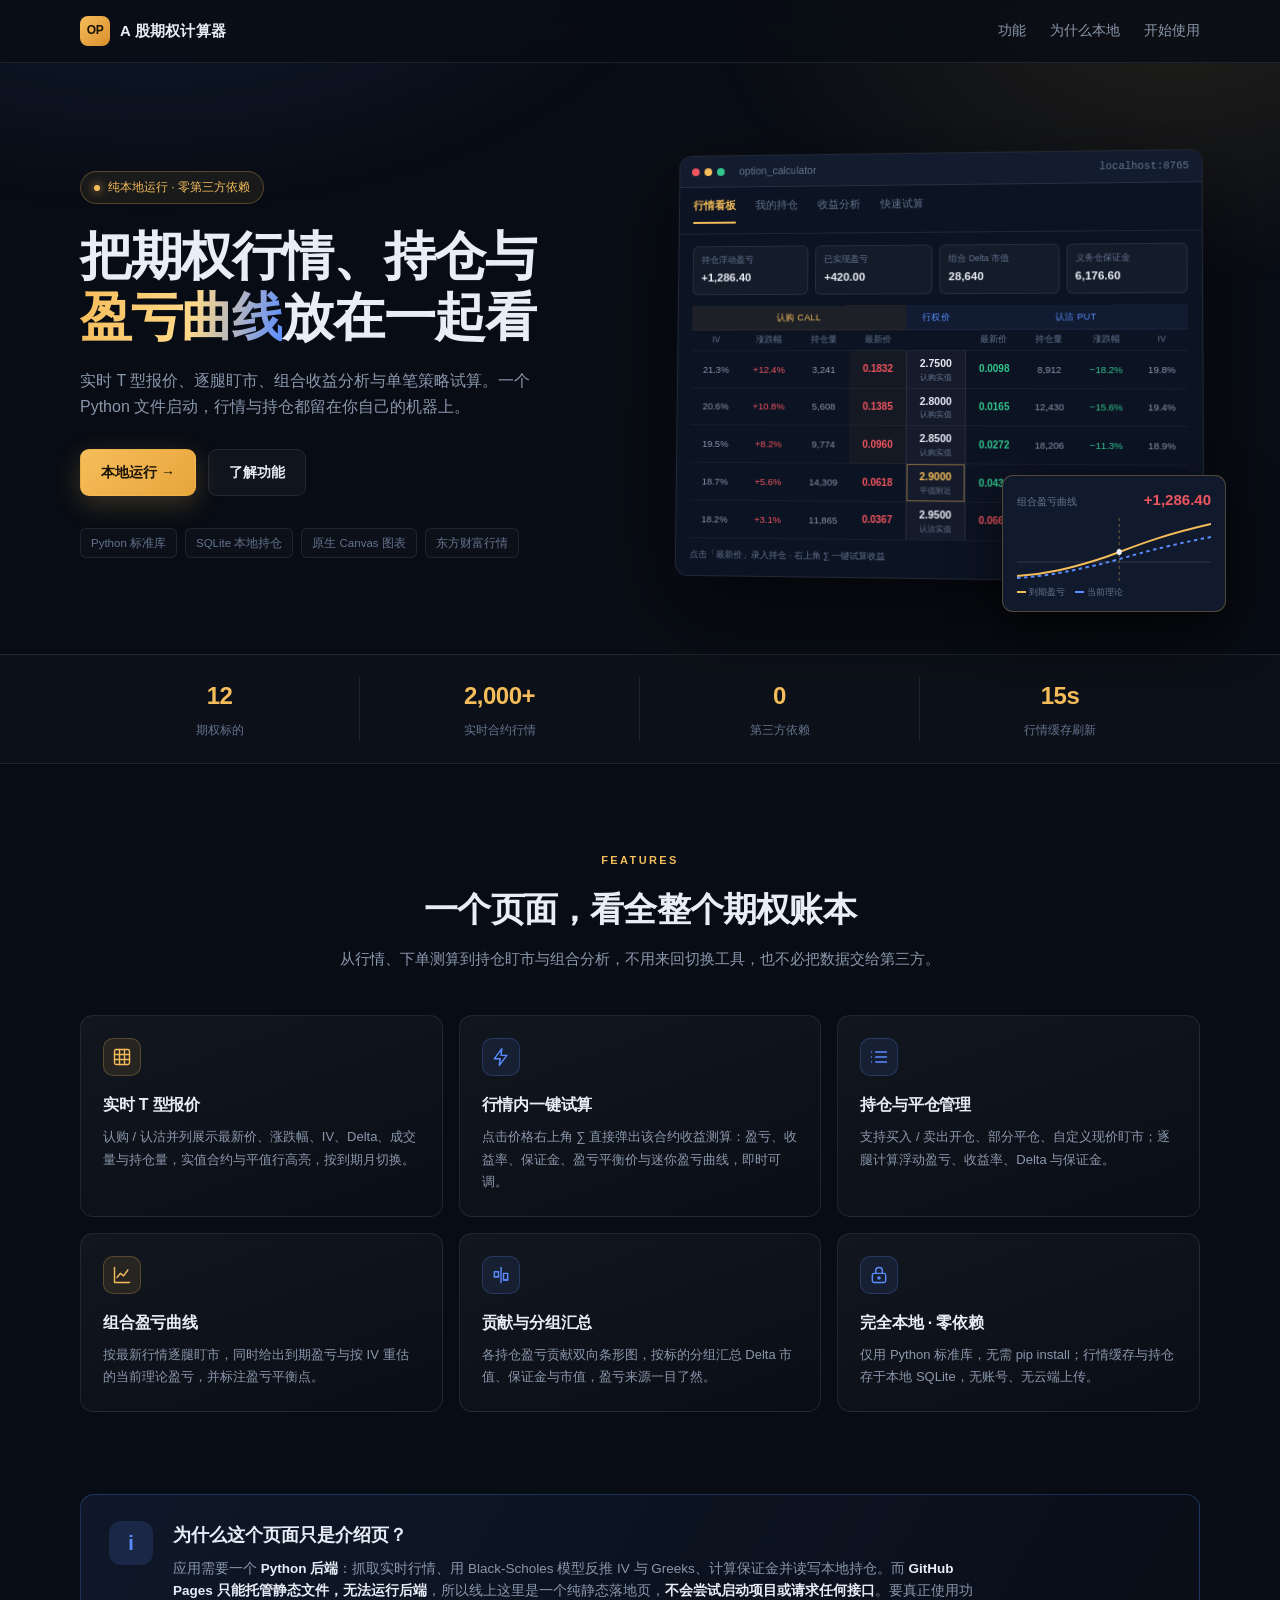
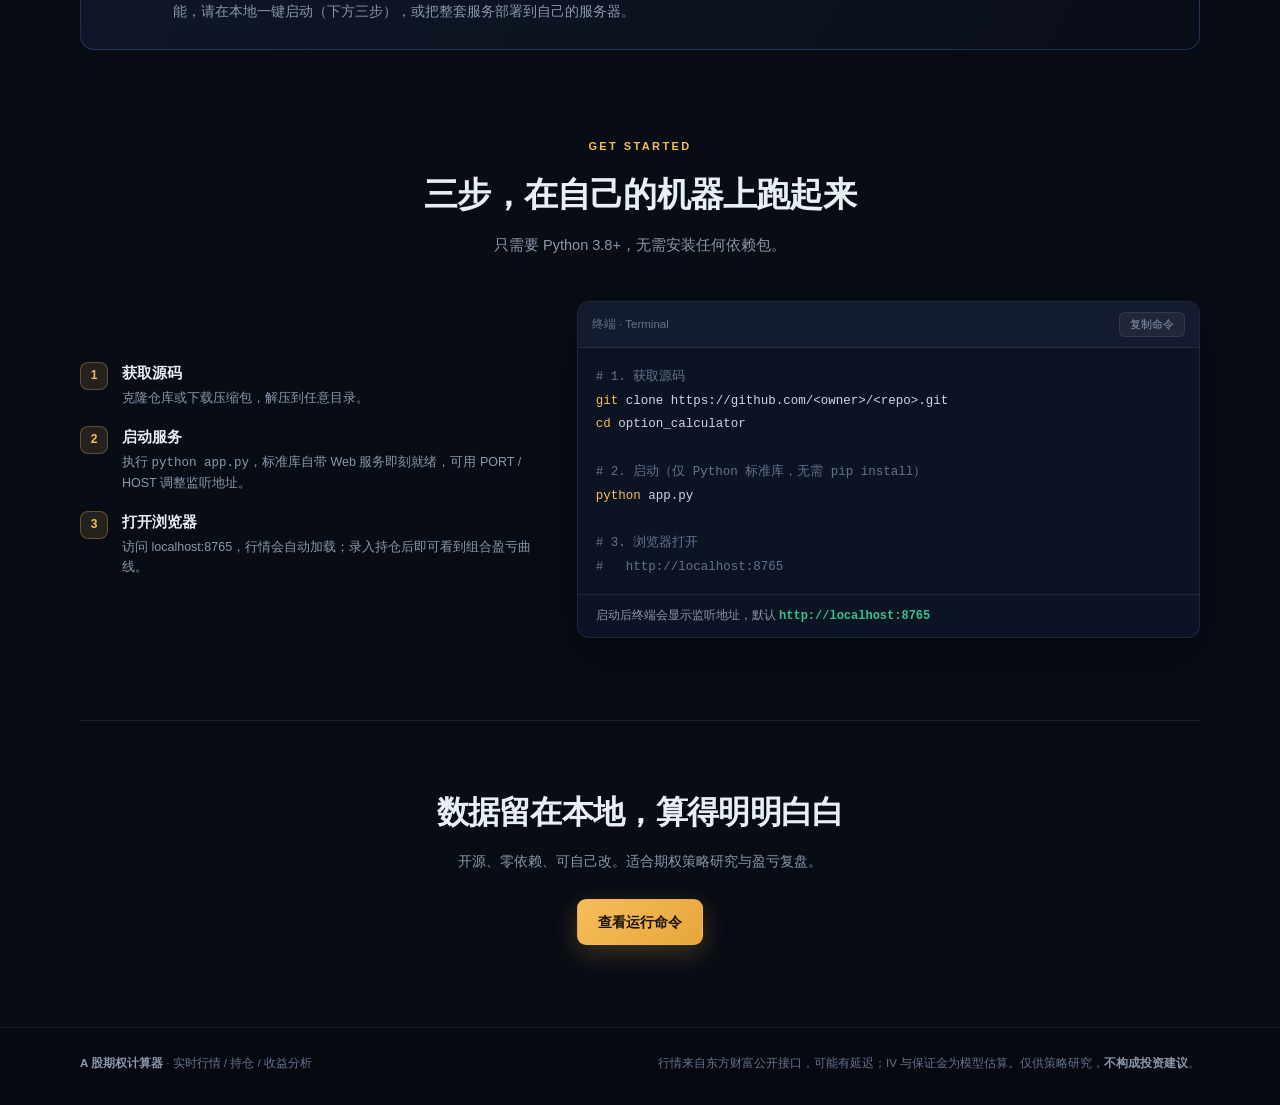
==== docs/index.html @ e9c7b5bd "feat: 新增 GitHub Pages 静态落地页并调整部署目录与文档说明" ====
<!DOCTYPE html>
<html lang="zh-CN">
<head>
<meta charset="UTF-8">
<meta name="viewport" content="width=device-width, initial-scale=1.0">
<meta name="description" content="A 股期权计算器：实时行情看板、持仓管理、组合收益分析与单笔策略试算。零第三方依赖，本地一键运行。">
<title>A 股期权计算器 · 实时行情 / 持仓 / 收益</title>
<link rel="icon" href="data:image/svg+xml,%3Csvg xmlns='http://www.w3.org/2000/svg' viewBox='0 0 64 64'%3E%3Crect width='64' height='64' rx='14' fill='%23f5bd5a'/%3E%3Ctext x='32' y='42' font-size='27' font-weight='bold' font-family='sans-serif' text-anchor='middle' fill='%231a1205'%3EOP%3C/text%3E%3C/svg%3E">
<style>
:root{
  --bg:#080c14;--surface:#0e1626;--line:rgba(255,255,255,.085);
  --text:#e8eef8;--muted:#8a98ad;--dim:#63748f;
  --gold:#f5bd5a;--blue:#5b8cff;--up:#f0555f;--down:#33c48d;
}
*{box-sizing:border-box;margin:0;padding:0}
html{scroll-behavior:smooth}
body{background:var(--bg);color:var(--text);font-family:-apple-system,BlinkMacSystemFont,"Segoe UI","Microsoft YaHei",sans-serif;line-height:1.6;-webkit-font-smoothing:antialiased;overflow-x:hidden;position:relative}
body::before{content:"";position:fixed;inset:0;z-index:0;pointer-events:none;background:radial-gradient(900px 520px at 12% -12%,rgba(91,140,255,.14),transparent 62%),radial-gradient(760px 440px at 92% 2%,rgba(245,189,90,.10),transparent 62%)}
.wrap{width:min(1120px,calc(100% - 40px));margin:0 auto;position:relative;z-index:1}
a{color:inherit;text-decoration:none}
.btn{display:inline-flex;align-items:center;justify-content:center;gap:8px;padding:11px 20px;border-radius:9px;font-size:14px;font-weight:600;border:1px solid transparent;cursor:pointer;transition:transform .18s,box-shadow .18s,background .18s,border-color .18s;white-space:nowrap}
.btn:hover{transform:translateY(-2px)}
.btn-primary{background:linear-gradient(135deg,#f5bd5a,#e8a63c);color:#1a1205;box-shadow:0 8px 26px rgba(245,189,90,.22)}
.btn-primary:hover{box-shadow:0 12px 32px rgba(245,189,90,.34)}
.btn-outline{background:rgba(255,255,255,.035);border-color:var(--line);color:var(--text)}
.btn-outline:hover{border-color:rgba(245,189,90,.5);background:rgba(245,189,90,.06)}
.btn-ghost{background:rgba(255,255,255,.035);border-color:var(--line);color:var(--muted);font-size:13px;padding:8px 15px}

/* nav */
.nav{position:sticky;top:0;z-index:20;background:rgba(8,12,20,.78);backdrop-filter:blur(14px);border-bottom:1px solid var(--line)}
.nav .wrap{display:flex;align-items:center;gap:28px;height:62px}
.brand{display:flex;align-items:center;gap:10px;font-weight:700;font-size:15px;letter-spacing:.2px}
.mark{width:30px;height:30px;border-radius:8px;background:linear-gradient(135deg,#f5bd5a,#d98f2b);color:#1a1205;font-size:12px;font-weight:800;display:grid;place-items:center;letter-spacing:-.5px}
.nav-links{display:flex;gap:24px;margin-left:auto;font-size:13.5px;color:var(--muted)}
.nav-links a:hover{color:var(--gold)}

/* hero */
.hero{display:grid;grid-template-columns:1.02fr 1fr;gap:54px;align-items:center;padding:88px 0 76px}
.pill{display:inline-flex;align-items:center;gap:8px;padding:6px 13px;border:1px solid rgba(245,189,90,.28);background:rgba(245,189,90,.07);color:var(--gold);font-size:12px;border-radius:99px;margin-bottom:22px}
.pill i{width:6px;height:6px;border-radius:50%;background:var(--gold);box-shadow:0 0 10px var(--gold)}
h1{font-size:clamp(32px,4.4vw,52px);line-height:1.17;letter-spacing:-1.4px;font-weight:750}
h1 span{background:linear-gradient(100deg,#f5bd5a,#ffd98a 55%,#5b8cff);-webkit-background-clip:text;background-clip:text;color:transparent;white-space:nowrap}
.hero p{color:var(--muted);font-size:16px;margin:20px 0 30px;max-width:490px}
.cta-row{display:flex;gap:12px;flex-wrap:wrap}
.tech-tags{display:flex;flex-wrap:wrap;gap:8px;margin-top:32px}
.tech-tags span{font-size:11.5px;color:var(--dim);border:1px solid var(--line);padding:5px 10px;border-radius:6px;background:rgba(255,255,255,.02)}

/* mock window */
.hero-visual{position:relative}
.app-window{background:#0c1322;border:1px solid var(--line);border-radius:13px;overflow:hidden;box-shadow:0 34px 90px rgba(0,0,0,.6),0 0 0 1px rgba(255,255,255,.02);transform:perspective(1400px) rotateY(-5deg) rotateX(2.5deg)}
.win-bar{height:32px;background:#131c2e;border-bottom:1px solid var(--line);display:flex;align-items:center;gap:7px;padding:0 12px;font-size:10.5px;color:var(--dim)}
.win-bar .dots{display:flex;gap:5px;margin-right:8px}
.win-bar .dots i{width:8px;height:8px;border-radius:50%;display:block}
.win-bar .dots i:nth-child(1){background:#f0555f}.win-bar .dots i:nth-child(2){background:#f5bd5a}.win-bar .dots i:nth-child(3){background:#33c48d}
.win-url{margin-left:auto;font-family:ui-monospace,SFMono-Regular,Consolas,monospace}
.app-tabs{display:flex;gap:20px;padding:10px 14px;font-size:10.5px;color:var(--dim);border-bottom:1px solid var(--line)}
.app-tabs b{color:var(--gold);font-weight:600;border-bottom:2px solid var(--gold);padding-bottom:8px}
.app-body{padding:12px 14px 14px}
.app-stats{display:grid;grid-template-columns:repeat(4,1fr);gap:7px;margin-bottom:11px}
.app-stats div{background:rgba(255,255,255,.035);border:1px solid var(--line);border-radius:6px;padding:7px 8px}
.app-stats span{display:block;font-size:8.5px;color:var(--dim)}
.app-stats strong{display:block;font-size:11.5px;font-weight:700;margin-top:2px}
.mock{width:100%;border-collapse:collapse;font-size:9.5px;font-variant-numeric:tabular-nums}
.mock th,.mock td{padding:4px 3px;text-align:center;color:var(--muted);border-bottom:1px solid rgba(255,255,255,.045);font-weight:400;white-space:nowrap}
.mock .grp th{font-size:9px;letter-spacing:.4px;padding:5px 3px}
.mock .grp th:nth-child(1){background:rgba(245,189,90,.07);color:var(--gold)}
.mock .grp th:nth-child(2){background:rgba(91,140,255,.07);color:var(--blue)}
.mock .grp th:nth-child(3){background:rgba(91,140,255,.07);color:var(--blue)}
.mock .col th{font-size:8.5px;color:var(--dim);padding:3px}
.mock .strike{background:rgba(255,255,255,.035);color:var(--text);font-weight:700;font-size:10.5px;border-left:1px solid var(--line);border-right:1px solid var(--line)}
.mock .strike small{display:block;font-size:7.5px;color:var(--dim);font-weight:400}
.mock .p{color:var(--text);font-weight:700;font-size:10px}
.mock .up{color:var(--up)}.mock .down{color:var(--down)}
.mock .atm .strike{color:var(--gold);box-shadow:inset 0 0 0 1px rgba(245,189,90,.45)}
.mock .itm-c{background:rgba(245,189,90,.035)}
.app-foot{margin-top:9px;font-size:9px;color:var(--dim);display:flex;justify-content:space-between}
.float-card{position:absolute;right:-26px;bottom:-34px;width:224px;background:#111a2c;border:1px solid rgba(245,189,90,.28);border-radius:11px;padding:12px 14px;box-shadow:0 20px 50px rgba(0,0,0,.6)}
.float-card .fc-top{display:flex;justify-content:space-between;align-items:baseline;font-size:10px;color:var(--dim)}
.float-card .fc-top b{font-size:15px;color:var(--up)}
.float-card svg{width:100%;height:64px;margin-top:6px;display:block}
.float-card .fc-legend{display:flex;gap:10px;font-size:8.5px;color:var(--dim);margin-top:4px}
.float-card .fc-legend i{display:inline-block;width:9px;height:2px;vertical-align:middle;margin-right:3px}

/* stats strip */
.strip{border-top:1px solid var(--line);border-bottom:1px solid var(--line);background:rgba(255,255,255,.015)}
.strip .wrap{display:grid;grid-template-columns:repeat(4,1fr);padding:22px 0}
.strip div{text-align:center;border-right:1px solid var(--line)}
.strip div:last-child{border-right:0}
.strip strong{display:block;font-size:24px;font-weight:750;color:var(--gold);letter-spacing:-.5px}
.strip span{font-size:11.5px;color:var(--dim)}

/* sections */
.section{padding:82px 0}
.sec-head{text-align:center;max-width:640px;margin:0 auto 44px}
.eyebrow{font-size:11px;letter-spacing:2.4px;color:var(--gold);font-weight:700}
.sec-head h2{font-size:clamp(24px,3vw,34px);letter-spacing:-.8px;margin:10px 0 12px}
.sec-head p{color:var(--muted);font-size:14.5px}
.feature-grid{display:grid;grid-template-columns:repeat(3,1fr);gap:16px}
.feature{background:linear-gradient(160deg,rgba(255,255,255,.045),rgba(255,255,255,.012));border:1px solid var(--line);border-radius:13px;padding:22px;transition:transform .2s,border-color .2s,background .2s}
.feature:hover{transform:translateY(-4px);border-color:rgba(245,189,90,.35);background:linear-gradient(160deg,rgba(245,189,90,.07),rgba(255,255,255,.012))}
.feature .ico{width:38px;height:38px;border-radius:10px;display:grid;place-items:center;background:rgba(91,140,255,.10);border:1px solid rgba(91,140,255,.22);color:var(--blue);margin-bottom:16px}
.feature:nth-child(3n+1) .ico{background:rgba(245,189,90,.10);border-color:rgba(245,189,90,.24);color:var(--gold)}
.feature h3{font-size:16px;margin-bottom:8px;letter-spacing:-.2px}
.feature p{font-size:13px;color:var(--muted);line-height:1.75}
.icon{width:20px;height:20px;fill:none;stroke:currentColor;stroke-width:1.7;stroke-linecap:round;stroke-linejoin:round}

/* notice */
.notice{display:grid;grid-template-columns:auto 1fr;gap:20px;align-items:start;background:linear-gradient(120deg,rgba(91,140,255,.09),rgba(91,140,255,.02));border:1px solid rgba(91,140,255,.26);border-radius:14px;padding:26px 28px}
.notice .badge{width:44px;height:44px;border-radius:12px;background:rgba(91,140,255,.14);display:grid;place-items:center;color:var(--blue);font-size:20px;font-weight:700}
.notice h3{font-size:18px;margin-bottom:8px}
.notice p{font-size:13.5px;color:var(--muted);max-width:820px}
.notice b{color:var(--text);font-weight:600}

/* start */
.start-grid{display:grid;grid-template-columns:.85fr 1.15fr;gap:36px;align-items:center}
.steps{display:flex;flex-direction:column;gap:18px}
.step{display:flex;gap:14px;align-items:flex-start}
.step .n{width:28px;height:28px;flex:0 0 28px;border-radius:8px;background:rgba(245,189,90,.12);border:1px solid rgba(245,189,90,.3);color:var(--gold);font-size:12px;font-weight:700;display:grid;place-items:center}
.step h4{font-size:14.5px;margin-bottom:3px}
.step p{font-size:12.5px;color:var(--muted)}
.code-card{background:#0c1322;border:1px solid var(--line);border-radius:12px;overflow:hidden;box-shadow:0 20px 50px rgba(0,0,0,.35)}
.code-head{display:flex;align-items:center;justify-content:space-between;padding:10px 14px;background:#131c2e;border-bottom:1px solid var(--line);font-size:11.5px;color:var(--dim)}
.code-head button{background:rgba(255,255,255,.05);border:1px solid var(--line);color:var(--muted);font-size:11px;padding:4px 10px;border-radius:6px;cursor:pointer}
.code-head button:hover{color:var(--gold);border-color:rgba(245,189,90,.4)}
.code-card pre{padding:18px 18px 14px;overflow-x:auto;font-family:ui-monospace,SFMono-Regular,Consolas,monospace;font-size:12.5px;line-height:1.9;color:#c9d6ea}
.code-card .c{color:var(--dim)}.code-card .g{color:var(--gold)}
.code-foot{padding:11px 18px;border-top:1px solid var(--line);font-size:12px;color:var(--muted)}
.code-foot b{color:var(--down);font-family:ui-monospace,Consolas,monospace}

/* final cta */
.final{text-align:center;padding:66px 0 82px;border-top:1px solid var(--line)}
.final h2{font-size:clamp(23px,3vw,32px);letter-spacing:-.7px;margin-bottom:12px}
.final p{color:var(--muted);font-size:14px;margin-bottom:26px}

footer{border-top:1px solid var(--line);background:rgba(0,0,0,.22);padding:26px 0 34px}
footer .wrap{display:flex;justify-content:space-between;gap:20px;flex-wrap:wrap;font-size:11.5px;color:var(--dim)}
footer b{color:var(--muted)}
.toast{position:fixed;bottom:28px;left:50%;transform:translateX(-50%) translateY(14px);background:#1a2539;border:1px solid rgba(245,189,90,.4);color:var(--text);font-size:13px;padding:10px 18px;border-radius:9px;opacity:0;pointer-events:none;transition:.25s;z-index:50}
.toast.show{opacity:1;transform:translateX(-50%) translateY(0)}
.js .reveal{opacity:0;transform:translateY(20px);transition:opacity .6s,transform .6s}
.js .reveal.in{opacity:1;transform:none}

@media(max-width:960px){
  .hero{grid-template-columns:1fr;gap:56px;padding:60px 0 70px}
  .app-window{transform:none}
  .float-card{right:0;bottom:-30px}
  .feature-grid{grid-template-columns:repeat(2,1fr)}
  .start-grid{grid-template-columns:1fr;gap:28px}
}
@media(max-width:620px){
  .nav-links{display:none}
  .nav .wrap{gap:10px}
  .nav .btn-ghost{margin-left:auto}
  .feature-grid{grid-template-columns:1fr}
  .strip .wrap{grid-template-columns:repeat(2,1fr);gap:18px 0}
  .strip div:nth-child(2){border-right:0}
  .strip strong{font-size:20px}
  .section{padding:60px 0}
  .float-card{width:190px;right:-6px}
  .notice{grid-template-columns:1fr;padding:22px}
}
@media(prefers-reduced-motion:reduce){*{animation:none!important;transition:none!important}.js .reveal{opacity:1;transform:none}}
</style>
</head>
<body>

<svg width="0" height="0" style="position:absolute" aria-hidden="true">
  <symbol id="i-grid" viewBox="0 0 24 24"><rect x="3" y="3" width="18" height="18" rx="2"/><path d="M3 9h18M3 15h18M9 3v18M15 3v18"/></symbol>
  <symbol id="i-bolt" viewBox="0 0 24 24"><path d="M13 2 4 14h7l-1 8 9-12h-7l1-8z"/></symbol>
  <symbol id="i-list" viewBox="0 0 24 24"><path d="M8 6h13M8 12h13M8 18h13M3 6h.01M3 12h.01M3 18h.01"/></symbol>
  <symbol id="i-chart" viewBox="0 0 24 24"><path d="M3 3v18h18"/><path d="m6 15 4-5 4 3 5-7"/></symbol>
  <symbol id="i-bars" viewBox="0 0 24 24"><path d="M12 3v18M4 8h5v6H4zM15 10h5v8h-5z"/><path d="M4 14h5M15 18h5"/></symbol>
  <symbol id="i-lock" viewBox="0 0 24 24"><rect x="4" y="10" width="16" height="11" rx="2"/><path d="M8 10V7a4 4 0 0 1 8 0v3"/><circle cx="12" cy="15.5" r="1.3"/></symbol>
</svg>

<header class="nav">
  <div class="wrap">
    <a class="brand" href="#top"><span class="mark">OP</span> A 股期权计算器</a>
    <nav class="nav-links"><a href="#features">功能</a><a href="#why">为什么本地</a><a href="#start">开始使用</a></nav>
    <a class="btn btn-ghost" id="repoBtn" href="https://github.com" target="_blank" rel="noopener">GitHub 源码 ↗</a>
  </div>
</header>

<main id="top">
  <section class="hero wrap">
    <div class="hero-copy">
      <div class="pill"><i></i> 纯本地运行 · 零第三方依赖</div>
      <h1>把期权行情、持仓与<span>盈亏曲线</span>放在一起看</h1>
      <p>实时 T 型报价、逐腿盯市、组合收益分析与单笔策略试算。一个 Python 文件启动，行情与持仓都留在你自己的机器上。</p>
      <div class="cta-row">
        <a class="btn btn-primary" href="#start">本地运行 →</a>
        <a class="btn btn-outline" href="#features">了解功能</a>
      </div>
      <div class="tech-tags"><span>Python 标准库</span><span>SQLite 本地持仓</span><span>原生 Canvas 图表</span><span>东方财富行情</span></div>
    </div>

    <div class="hero-visual">
      <div class="app-window">
        <div class="win-bar">
          <div class="dots"><i></i><i></i><i></i></div>
          <span>option_calculator</span>
          <span class="win-url">localhost:8765</span>
        </div>
        <div class="app-tabs"><b>行情看板</b><span>我的持仓</span><span>收益分析</span><span>快速试算</span></div>
        <div class="app-body">
          <div class="app-stats">
            <div><span>持仓浮动盈亏</span><strong class="up">+1,286.40</strong></div>
            <div><span>已实现盈亏</span><strong class="up">+420.00</strong></div>
            <div><span>组合 Delta 市值</span><strong>28,640</strong></div>
            <div><span>义务仓保证金</span><strong>6,176.60</strong></div>
          </div>
          <table class="mock">
            <thead>
              <tr class="grp"><th colspan="4">认购 CALL</th><th>行权价</th><th colspan="4">认沽 PUT</th></tr>
              <tr class="col"><th>IV</th><th>涨跌幅</th><th>持仓量</th><th>最新价</th><th></th><th>最新价</th><th>持仓量</th><th>涨跌幅</th><th>IV</th></tr>
            </thead>
            <tbody>
              <tr><td>21.3%</td><td class="up">+12.4%</td><td>3,241</td><td class="p up itm-c">0.1832</td><td class="strike">2.7500<small>认购实值</small></td><td class="p down">0.0098</td><td>8,912</td><td class="down">−18.2%</td><td>19.8%</td></tr>
              <tr><td>20.6%</td><td class="up">+10.8%</td><td>5,608</td><td class="p up itm-c">0.1385</td><td class="strike">2.8000<small>认购实值</small></td><td class="p down">0.0165</td><td>12,430</td><td class="down">−15.6%</td><td>19.4%</td></tr>
              <tr><td>19.5%</td><td class="up">+8.2%</td><td>9,774</td><td class="p up itm-c">0.0960</td><td class="strike">2.8500<small>认购实值</small></td><td class="p down">0.0272</td><td>18,206</td><td class="down">−11.3%</td><td>18.9%</td></tr>
              <tr class="atm"><td>18.7%</td><td class="up">+5.6%</td><td>14,309</td><td class="p up">0.0618</td><td class="strike">2.9000<small>平值附近</small></td><td class="p down">0.0431</td><td>22,548</td><td class="down">−7.8%</td><td>18.4%</td></tr>
              <tr><td>18.2%</td><td class="up">+3.1%</td><td>11,865</td><td class="p up">0.0367</td><td class="strike">2.9500<small>认沽实值</small></td><td class="p up">0.0664</td><td>16,730</td><td class="up">+2.4%</td><td>18.1%</td></tr>
            </tbody>
          </table>
          <div class="app-foot"><span>点击「最新价」录入持仓 · 右上角 ∑ 一键试算收益</span><span>红涨绿跌</span></div>
        </div>
      </div>
      <div class="float-card">
        <div class="fc-top"><span>组合盈亏曲线</span><b>+1,286.40</b></div>
        <svg viewBox="0 0 224 64" preserveAspectRatio="none" aria-hidden="true">
          <line x1="0" y1="44" x2="224" y2="44" stroke="rgba(255,255,255,.13)" stroke-width="1"/>
          <path d="M0 58 C36 56 62 50 92 42 S152 20 224 6" fill="none" stroke="#f5bd5a" stroke-width="2"/>
          <path d="M0 60 C36 58 62 53 92 47 S152 31 224 19" fill="none" stroke="#5b8cff" stroke-width="2" stroke-dasharray="4 4"/>
          <line x1="118" y1="0" x2="118" y2="64" stroke="rgba(245,189,90,.45)" stroke-width="1" stroke-dasharray="3 3"/>
          <circle cx="118" cy="34" r="3" fill="#e8eef8"/>
        </svg>
        <div class="fc-legend"><span><i style="background:#f5bd5a"></i>到期盈亏</span><span><i style="background:#5b8cff"></i>当前理论</span></div>
      </div>
    </div>
  </section>

  <section class="strip">
    <div class="wrap">
      <div><strong>12</strong><span>期权标的</span></div>
      <div><strong>2,000+</strong><span>实时合约行情</span></div>
      <div><strong>0</strong><span>第三方依赖</span></div>
      <div><strong>15s</strong><span>行情缓存刷新</span></div>
    </div>
  </section>

  <section class="section wrap" id="features">
    <div class="sec-head reveal">
      <span class="eyebrow">FEATURES</span>
      <h2>一个页面，看全整个期权账本</h2>
      <p>从行情、下单测算到持仓盯市与组合分析，不用来回切换工具，也不必把数据交给第三方。</p>
    </div>
    <div class="feature-grid">
      <div class="feature reveal"><div class="ico"><svg class="icon"><use href="#i-grid"/></svg></div><h3>实时 T 型报价</h3><p>认购 / 认沽并列展示最新价、涨跌幅、IV、Delta、成交量与持仓量，实值合约与平值行高亮，按到期月切换。</p></div>
      <div class="feature reveal"><div class="ico"><svg class="icon"><use href="#i-bolt"/></svg></div><h3>行情内一键试算</h3><p>点击价格右上角 ∑ 直接弹出该合约收益测算：盈亏、收益率、保证金、盈亏平衡价与迷你盈亏曲线，即时可调。</p></div>
      <div class="feature reveal"><div class="ico"><svg class="icon"><use href="#i-list"/></svg></div><h3>持仓与平仓管理</h3><p>支持买入 / 卖出开仓、部分平仓、自定义现价盯市；逐腿计算浮动盈亏、收益率、Delta 与保证金。</p></div>
      <div class="feature reveal"><div class="ico"><svg class="icon"><use href="#i-chart"/></svg></div><h3>组合盈亏曲线</h3><p>按最新行情逐腿盯市，同时给出到期盈亏与按 IV 重估的当前理论盈亏，并标注盈亏平衡点。</p></div>
      <div class="feature reveal"><div class="ico"><svg class="icon"><use href="#i-bars"/></svg></div><h3>贡献与分组汇总</h3><p>各持仓盈亏贡献双向条形图，按标的分组汇总 Delta 市值、保证金与市值，盈亏来源一目了然。</p></div>
      <div class="feature reveal"><div class="ico"><svg class="icon"><use href="#i-lock"/></svg></div><h3>完全本地 · 零依赖</h3><p>仅用 Python 标准库，无需 pip install；行情缓存与持仓存于本地 SQLite，无账号、无云端上传。</p></div>
    </div>
  </section>

  <section class="wrap" id="why">
    <div class="notice reveal">
      <div class="badge">i</div>
      <div>
        <h3>为什么这个页面只是介绍页？</h3>
        <p>应用需要一个 <b>Python 后端</b>：抓取实时行情、用 Black-Scholes 模型反推 IV 与 Greeks、计算保证金并读写本地持仓。而 <b>GitHub Pages 只能托管静态文件，无法运行后端</b>，所以线上这里是一个纯静态落地页，<b>不会尝试启动项目或请求任何接口</b>。要真正使用功能，请在本地一键启动（下方三步），或把整套服务部署到自己的服务器。</p>
      </div>
    </div>
  </section>

  <section class="section wrap" id="start">
    <div class="sec-head reveal">
      <span class="eyebrow">GET STARTED</span>
      <h2>三步，在自己的机器上跑起来</h2>
      <p>只需要 Python 3.8+，无需安装任何依赖包。</p>
    </div>
    <div class="start-grid">
      <div class="steps reveal">
        <div class="step"><div class="n">1</div><div><h4>获取源码</h4><p>克隆仓库或下载压缩包，解压到任意目录。</p></div></div>
        <div class="step"><div class="n">2</div><div><h4>启动服务</h4><p>执行 <code>python app.py</code>，标准库自带 Web 服务即刻就绪，可用 PORT / HOST 调整监听地址。</p></div></div>
        <div class="step"><div class="n">3</div><div><h4>打开浏览器</h4><p>访问 localhost:8765，行情会自动加载；录入持仓后即可看到组合盈亏曲线。</p></div></div>
      </div>
      <div class="code-card reveal">
        <div class="code-head"><span>终端 · Terminal</span><button id="copyBtn" type="button">复制命令</button></div>
        <pre><code id="codeBlock"><span class="c"># 1. 获取源码</span>
<span class="g">git</span> clone https://github.com/&lt;owner&gt;/&lt;repo&gt;.git
<span class="g">cd</span> option_calculator

<span class="c"># 2. 启动（仅 Python 标准库，无需 pip install）</span>
<span class="g">python</span> app.py

<span class="c"># 3. 浏览器打开</span>
<span class="c">#   http://localhost:8765</span></code></pre>
        <div class="code-foot">启动后终端会显示监听地址，默认 <b>http://localhost:8765</b></div>
      </div>
    </div>
  </section>

  <section class="final wrap">
    <h2>数据留在本地，算得明明白白</h2>
    <p>开源、零依赖、可自己改。适合期权策略研究与盈亏复盘。</p>
    <div class="cta-row" style="justify-content:center">
      <a class="btn btn-primary" href="#start">查看运行命令</a>
      <a class="btn btn-outline" id="repoBtn2" href="https://github.com" target="_blank" rel="noopener">查看源码 ↗</a>
    </div>
  </section>
</main>

<footer>
  <div class="wrap">
    <div><b>A 股期权计算器</b> · 实时行情 / 持仓 / 收益分析</div>
    <div>行情来自东方财富公开接口，可能有延迟；IV 与保证金为模型估算。仅供策略研究，<b>不构成投资建议</b>。</div>
  </div>
</footer>
<div class="toast" id="toast">命令已复制</div>

<script>
(function(){
  document.documentElement.classList.add('js');
  var repo = null;
  if (location.hostname.endsWith('github.io')) {
    var parts = location.pathname.split('/').filter(Boolean);
    if (parts.length) repo = 'https://github.com/' + location.hostname.split('.')[0] + '/' + parts[0];
  }
  ['repoBtn','repoBtn2'].forEach(function(id){
    var el = document.getElementById(id);
    if (repo) el.href = repo; else el.style.display = 'none';
  });
  if (repo) {
    var code = document.getElementById('codeBlock');
    code.innerHTML = code.innerHTML.replace('https://github.com/&lt;owner&gt;/&lt;repo&gt;.git', repo + '.git');
  }

  var copyBtn = document.getElementById('copyBtn');
  copyBtn.addEventListener('click', function(){
    var text = document.getElementById('codeBlock').innerText;
    var done = function(){
      var t = document.getElementById('toast');
      t.classList.add('show');
      setTimeout(function(){ t.classList.remove('show'); }, 1800);
    };
    if (navigator.clipboard && navigator.clipboard.writeText) {
      navigator.clipboard.writeText(text).then(done, function(){});
    } else {
      var ta = document.createElement('textarea');
      ta.value = text; document.body.appendChild(ta); ta.select();
      try { document.execCommand('copy'); done(); } catch (e) {}
      document.body.removeChild(ta);
    }
  });

  if ('IntersectionObserver' in window) {
    var io = new IntersectionObserver(function(entries){
      entries.forEach(function(en){ if (en.isIntersecting) { en.target.classList.add('in'); io.unobserve(en.target); } });
    }, { threshold: .12 });
    document.querySelectorAll('.reveal').forEach(function(el){ io.observe(el); });
  } else {
    document.querySelectorAll('.reveal').forEach(function(el){ el.classList.add('in'); });
  }
})();
</script>
</body>
</html>
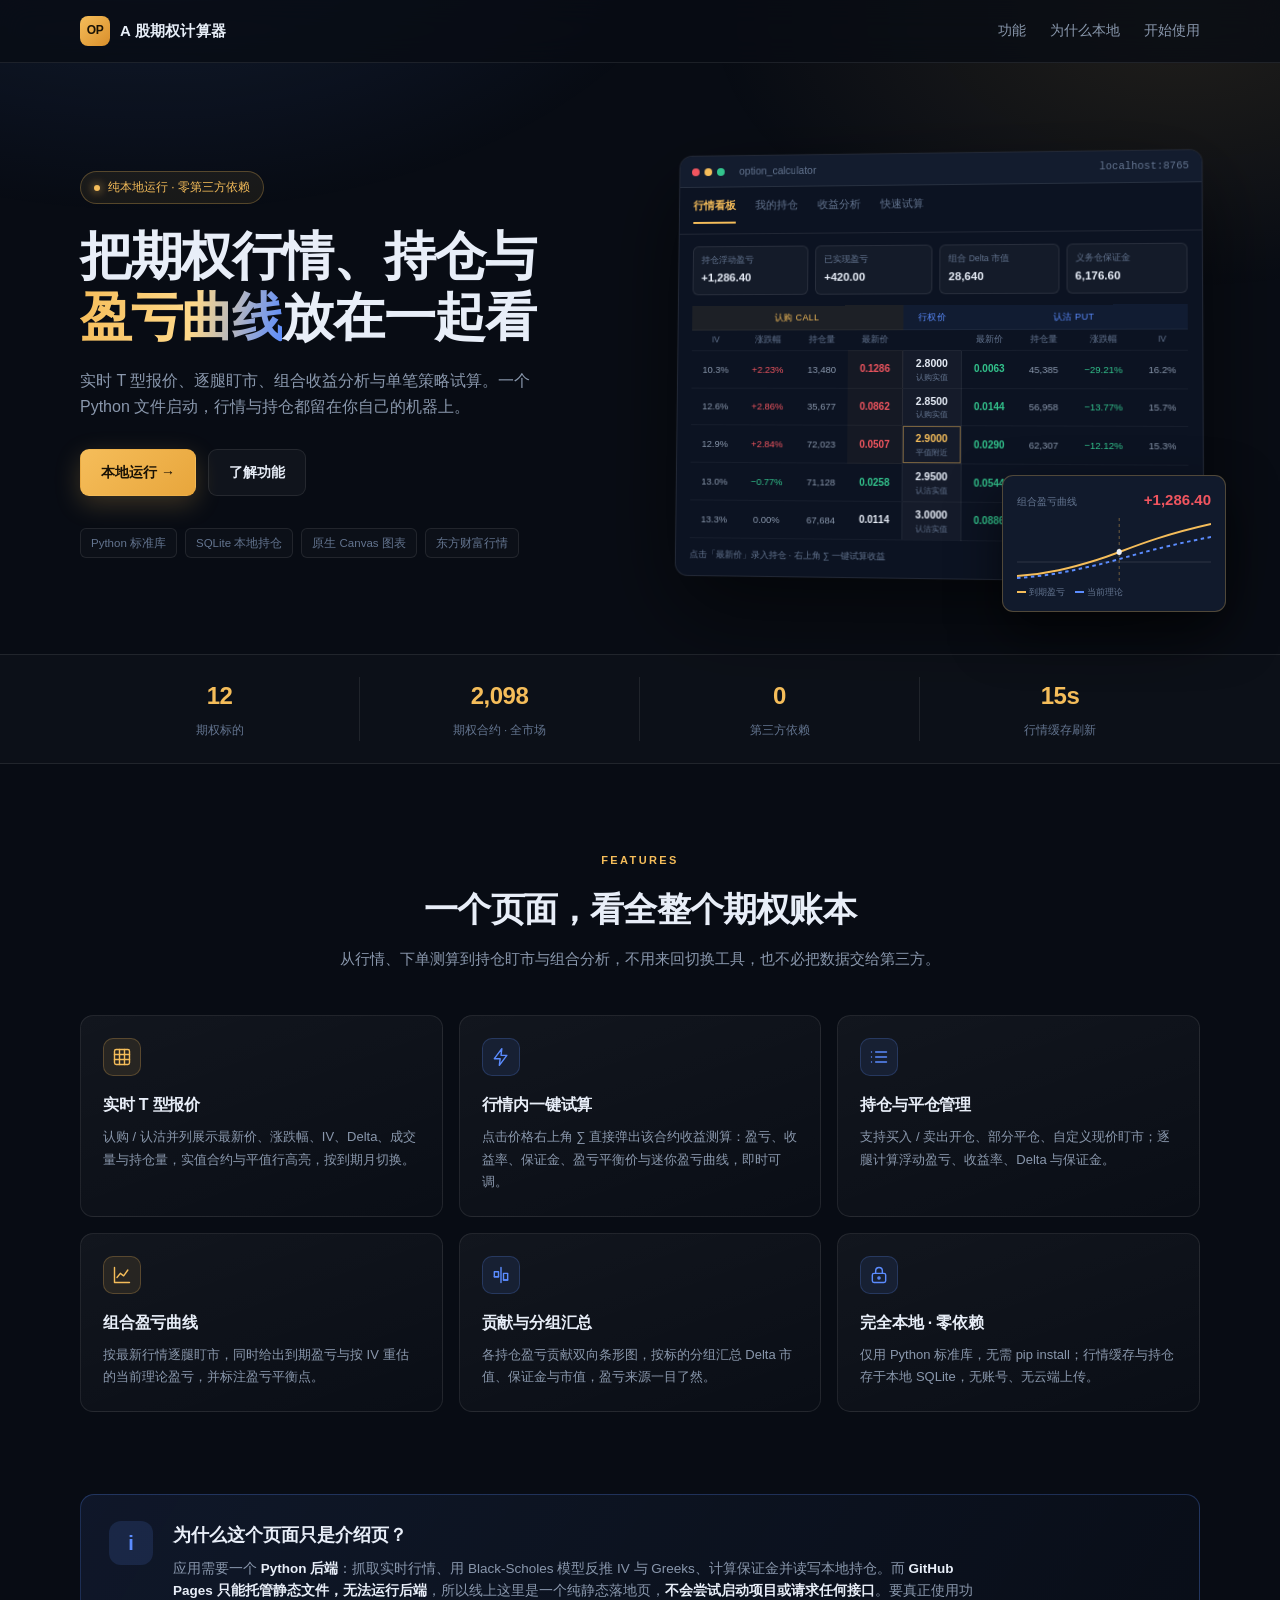
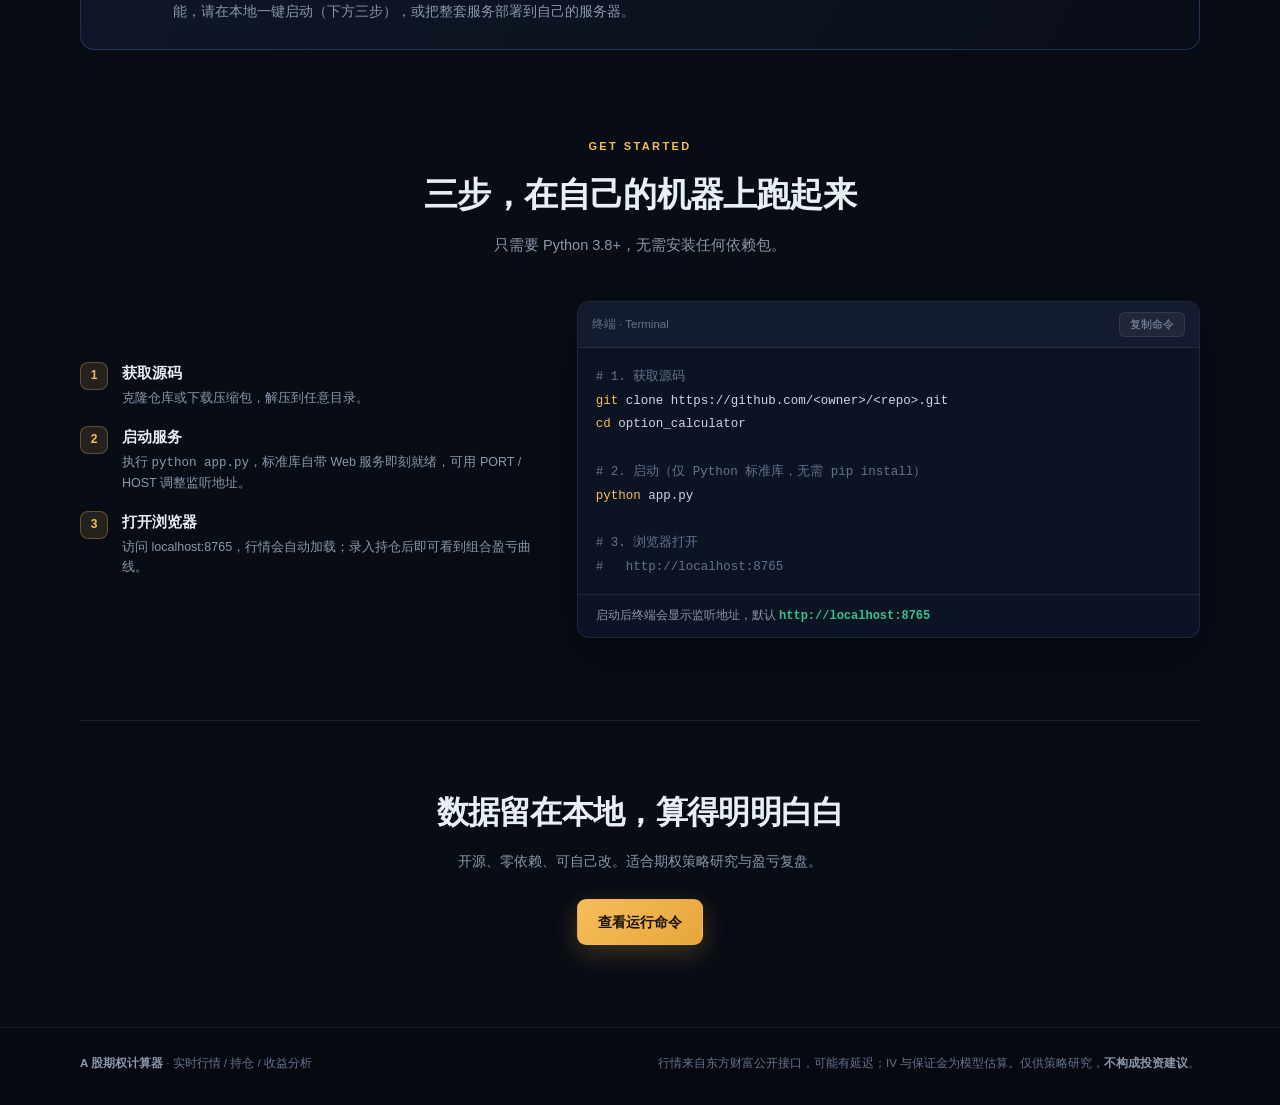
==== commit db4f8c89: "fix: 修正隐含波动率反推逻辑，过滤深层实值伪 IV 并增加历史波动率兜底" ====
--- a/docs/index.html
+++ b/docs/index.html
@@ -215,14 +215,14 @@
               <tr class="col"><th>IV</th><th>涨跌幅</th><th>持仓量</th><th>最新价</th><th></th><th>最新价</th><th>持仓量</th><th>涨跌幅</th><th>IV</th></tr>
             </thead>
             <tbody>
-              <tr><td>21.3%</td><td class="up">+12.4%</td><td>3,241</td><td class="p up itm-c">0.1832</td><td class="strike">2.7500<small>认购实值</small></td><td class="p down">0.0098</td><td>8,912</td><td class="down">−18.2%</td><td>19.8%</td></tr>
-              <tr><td>20.6%</td><td class="up">+10.8%</td><td>5,608</td><td class="p up itm-c">0.1385</td><td class="strike">2.8000<small>认购实值</small></td><td class="p down">0.0165</td><td>12,430</td><td class="down">−15.6%</td><td>19.4%</td></tr>
-              <tr><td>19.5%</td><td class="up">+8.2%</td><td>9,774</td><td class="p up itm-c">0.0960</td><td class="strike">2.8500<small>认购实值</small></td><td class="p down">0.0272</td><td>18,206</td><td class="down">−11.3%</td><td>18.9%</td></tr>
-              <tr class="atm"><td>18.7%</td><td class="up">+5.6%</td><td>14,309</td><td class="p up">0.0618</td><td class="strike">2.9000<small>平值附近</small></td><td class="p down">0.0431</td><td>22,548</td><td class="down">−7.8%</td><td>18.4%</td></tr>
-              <tr><td>18.2%</td><td class="up">+3.1%</td><td>11,865</td><td class="p up">0.0367</td><td class="strike">2.9500<small>认沽实值</small></td><td class="p up">0.0664</td><td>16,730</td><td class="up">+2.4%</td><td>18.1%</td></tr>
+              <tr><td>10.3%</td><td class="up">+2.23%</td><td>13,480</td><td class="p up itm-c">0.1286</td><td class="strike">2.8000<small>认购实值</small></td><td class="p down">0.0063</td><td>45,385</td><td class="down">−29.21%</td><td>16.2%</td></tr>
+              <tr><td>12.6%</td><td class="up">+2.86%</td><td>35,677</td><td class="p up itm-c">0.0862</td><td class="strike">2.8500<small>认购实值</small></td><td class="p down">0.0144</td><td>56,958</td><td class="down">−13.77%</td><td>15.7%</td></tr>
+              <tr class="atm"><td>12.9%</td><td class="up">+2.84%</td><td>72,023</td><td class="p up itm-c">0.0507</td><td class="strike">2.9000<small>平值附近</small></td><td class="p down">0.0290</td><td>62,307</td><td class="down">−12.12%</td><td>15.3%</td></tr>
+              <tr><td>13.0%</td><td class="down">−0.77%</td><td>71,128</td><td class="p down">0.0258</td><td class="strike">2.9500<small>认沽实值</small></td><td class="p down">0.0544</td><td>23,436</td><td class="down">−6.53%</td><td>15.5%</td></tr>
+              <tr><td>13.3%</td><td>0.00%</td><td>67,684</td><td class="p">0.0114</td><td class="strike">3.0000<small>认沽实值</small></td><td class="p down">0.0886</td><td>10,440</td><td class="down">−6.64%</td><td>15.7%</td></tr>
             </tbody>
           </table>
-          <div class="app-foot"><span>点击「最新价」录入持仓 · 右上角 ∑ 一键试算收益</span><span>红涨绿跌</span></div>
+          <div class="app-foot"><span>点击「最新价」录入持仓 · 右上角 ∑ 一键试算收益</span><span>红涨绿跌 · 行情为真实快照</span></div>
         </div>
       </div>
       <div class="float-card">
@@ -242,7 +242,7 @@
   <section class="strip">
     <div class="wrap">
       <div><strong>12</strong><span>期权标的</span></div>
-      <div><strong>2,000+</strong><span>实时合约行情</span></div>
+      <div><strong>2,098</strong><span>期权合约 · 全市场</span></div>
       <div><strong>0</strong><span>第三方依赖</span></div>
       <div><strong>15s</strong><span>行情缓存刷新</span></div>
     </div>
